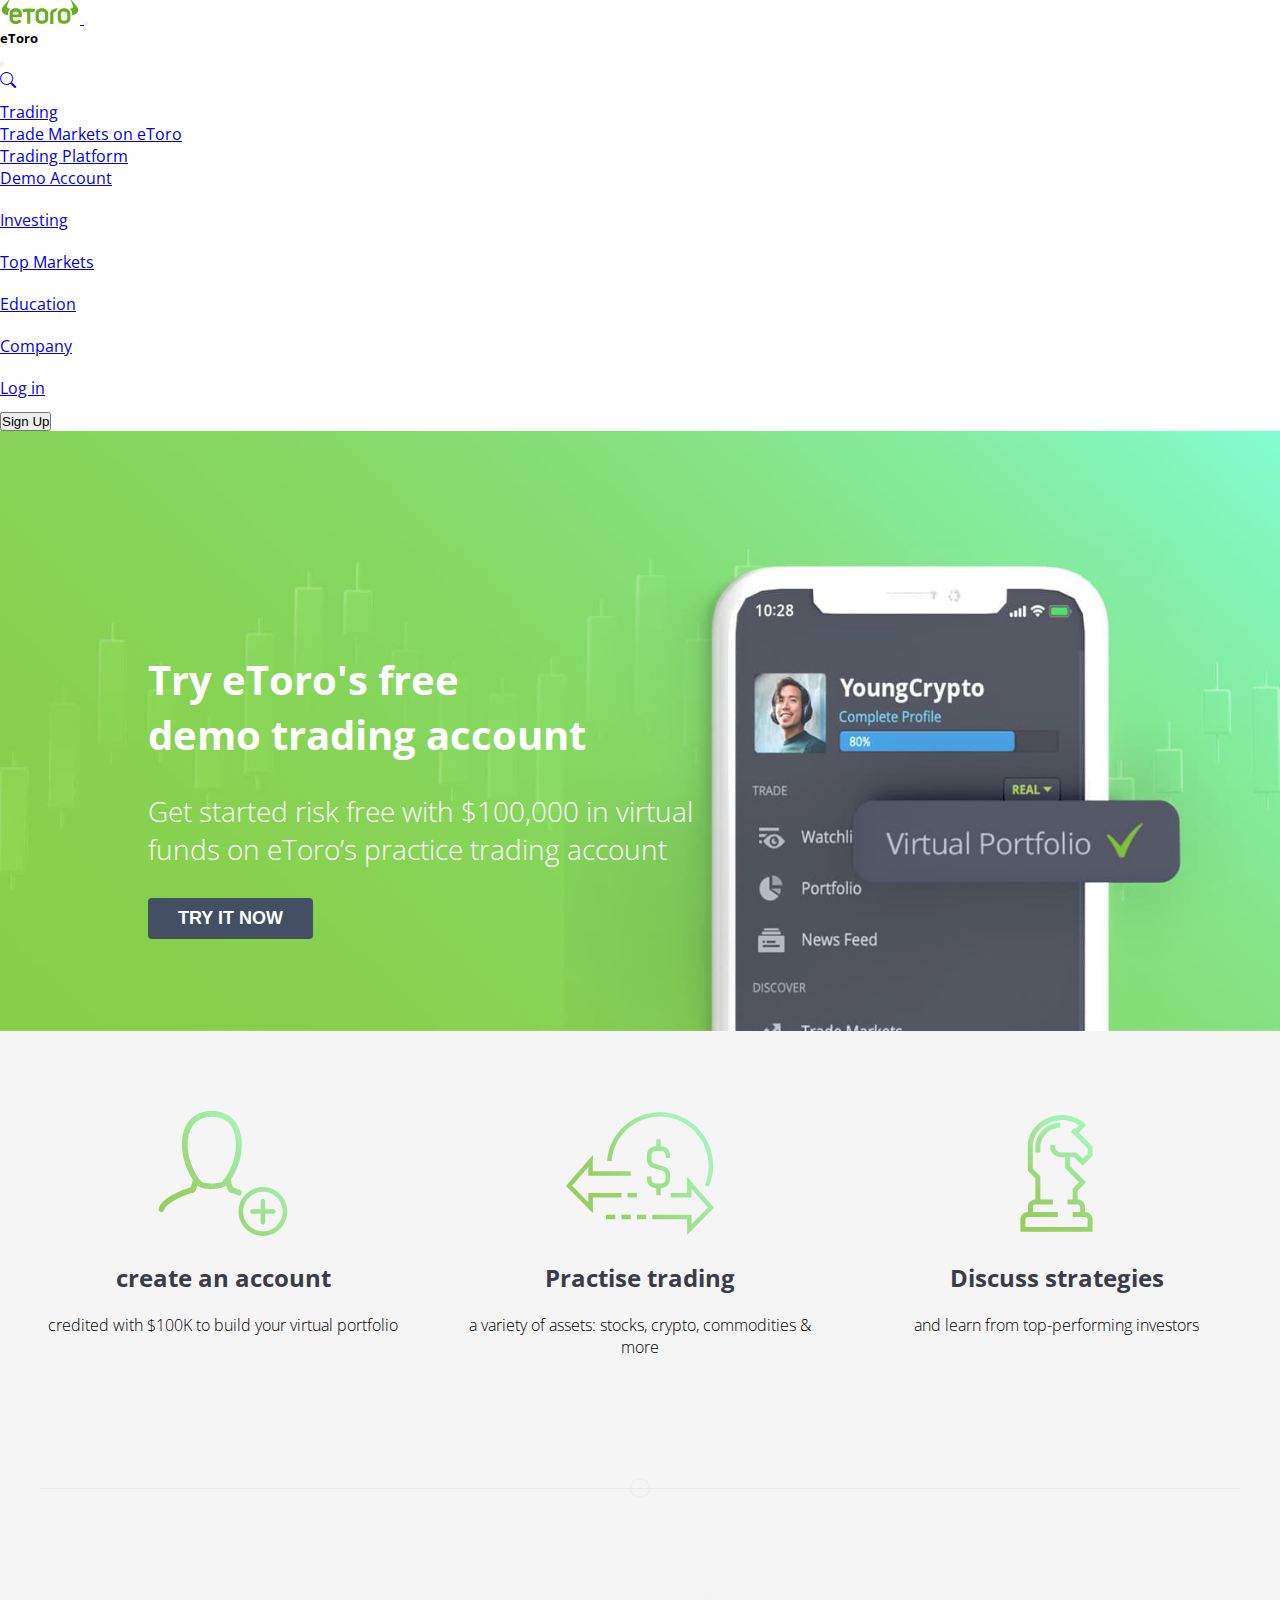
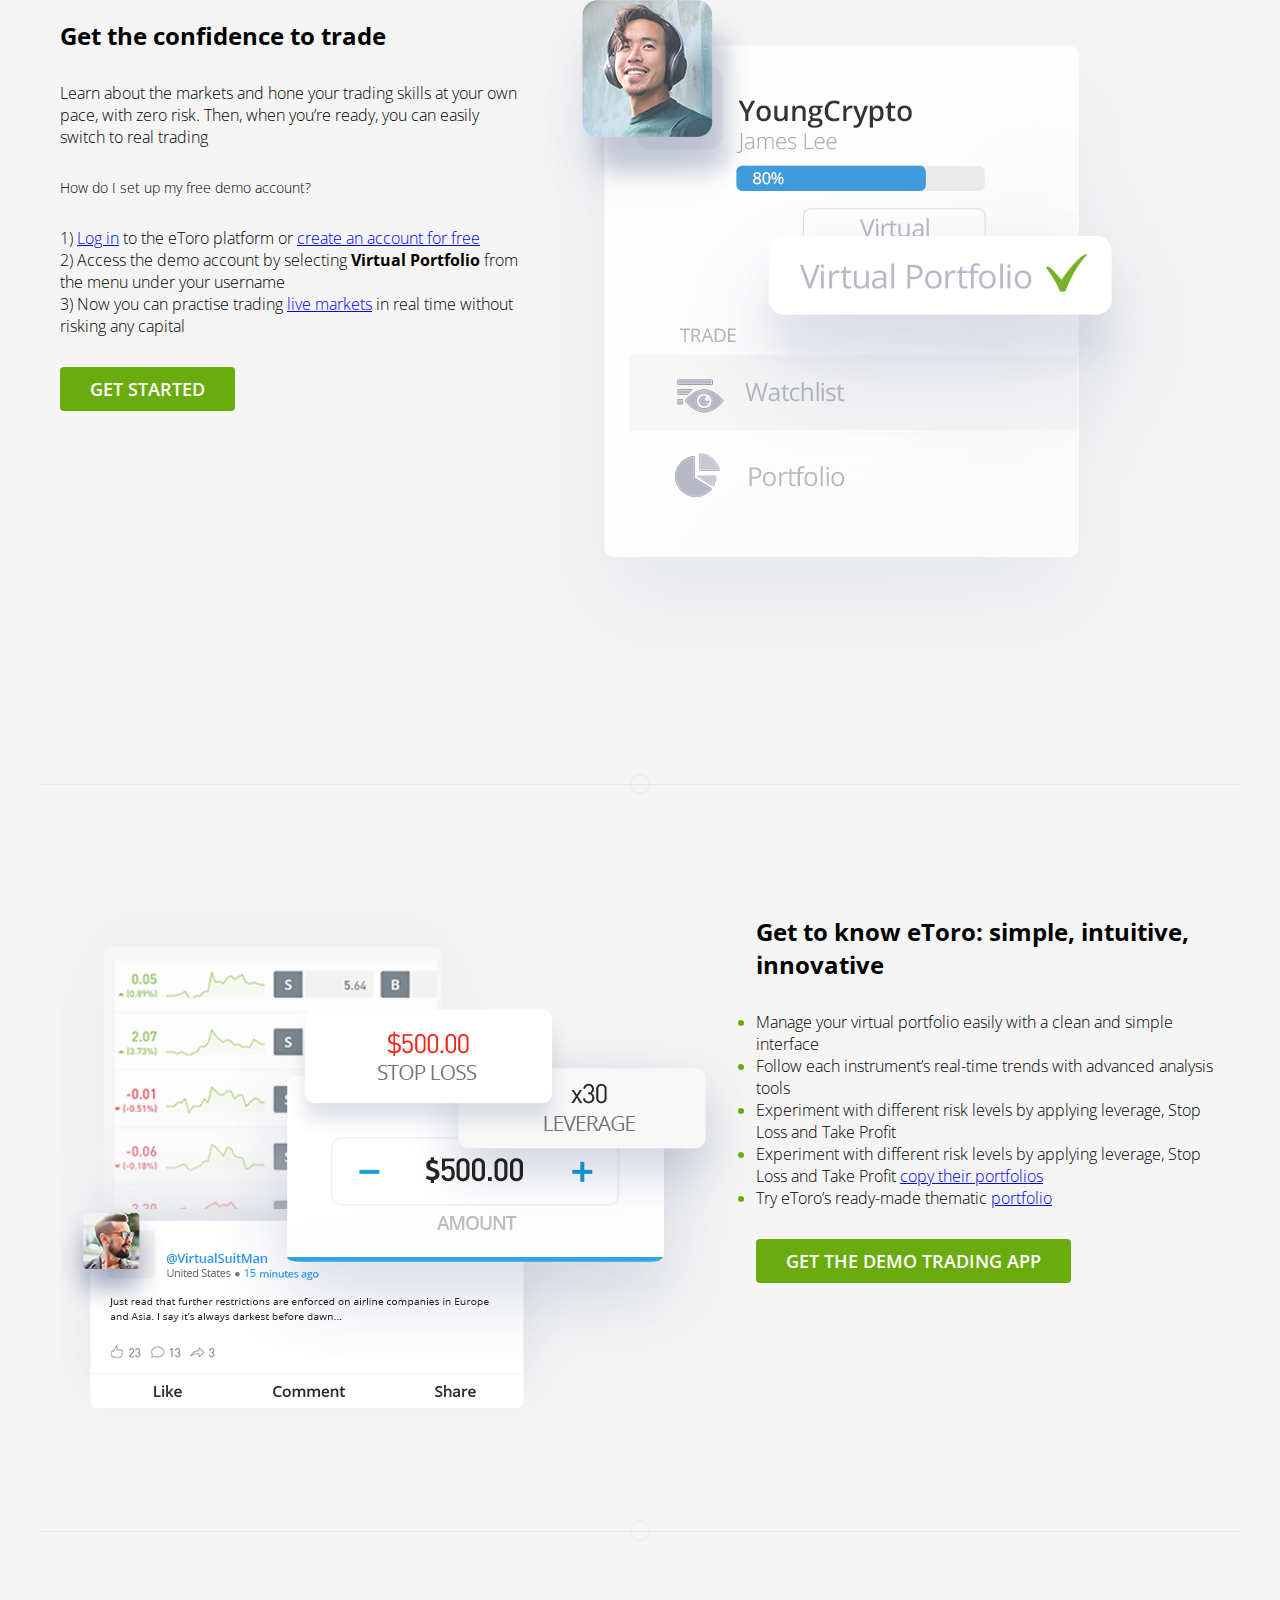
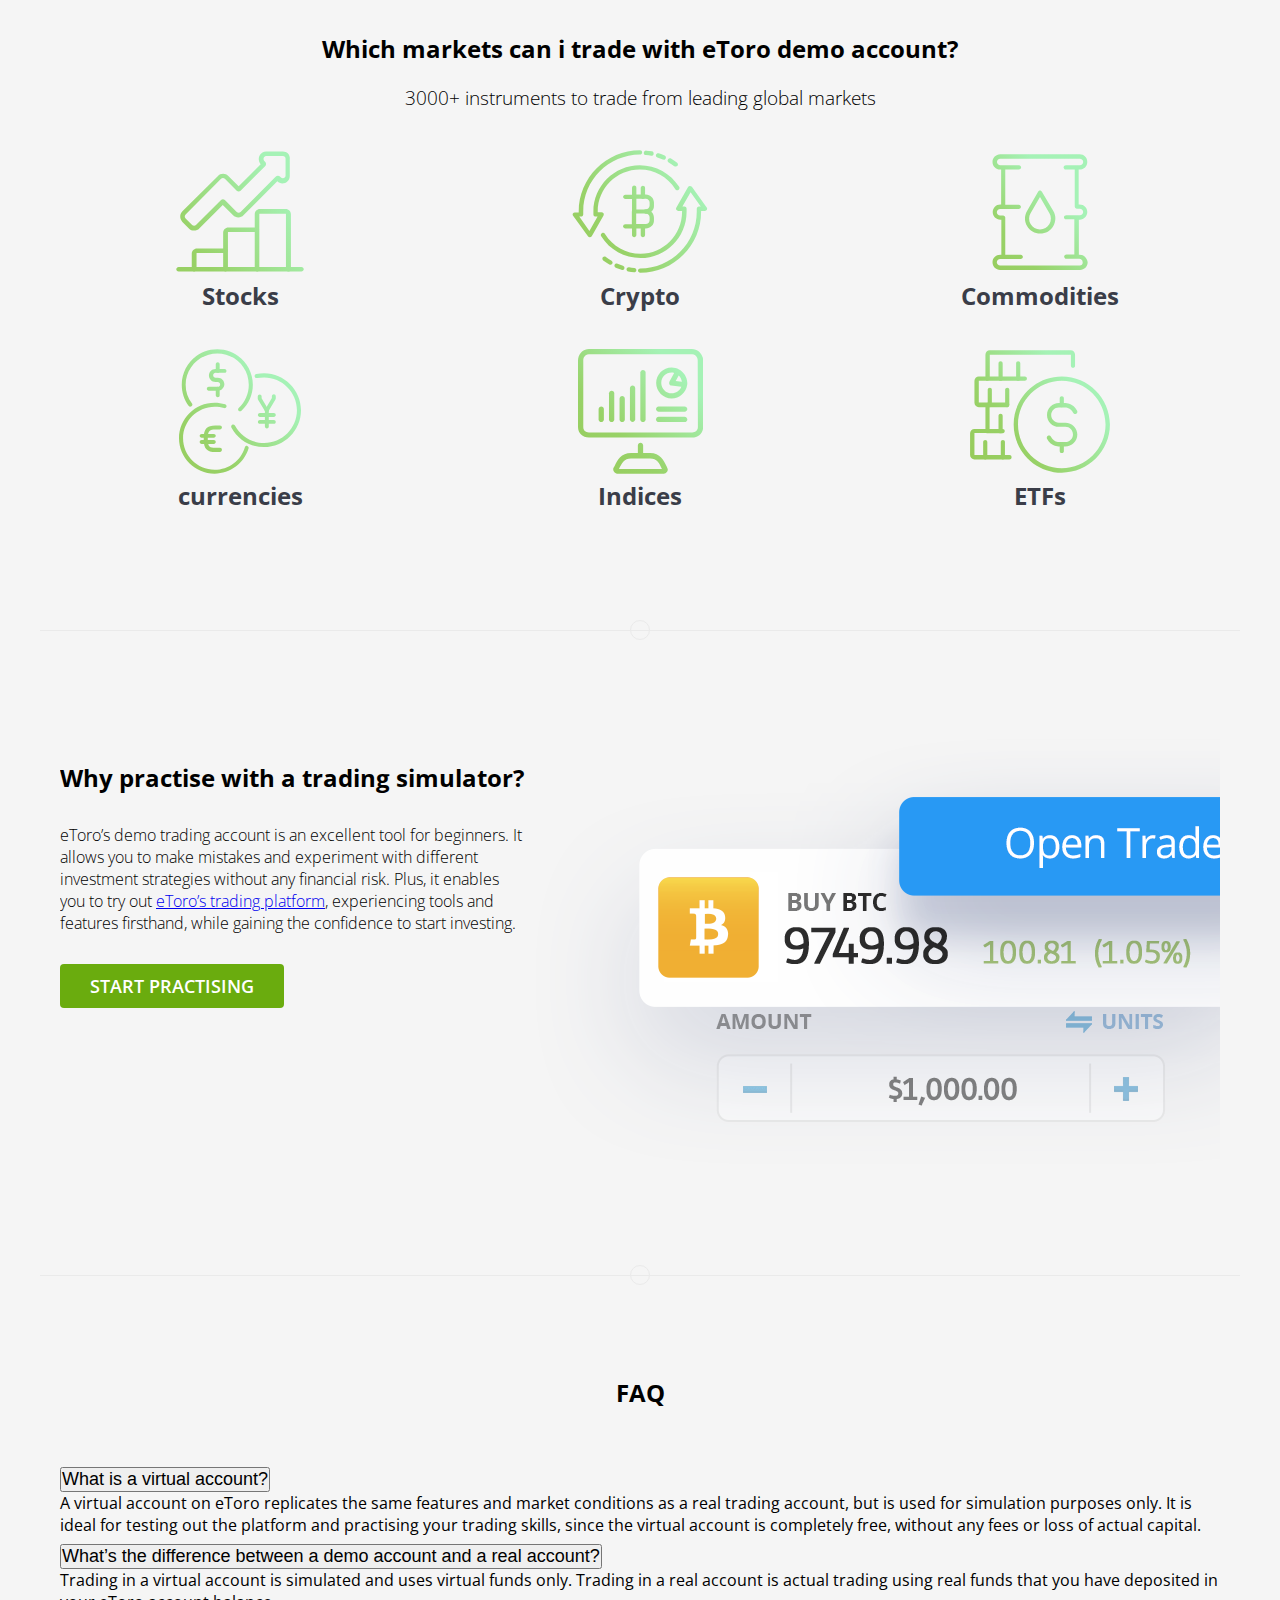
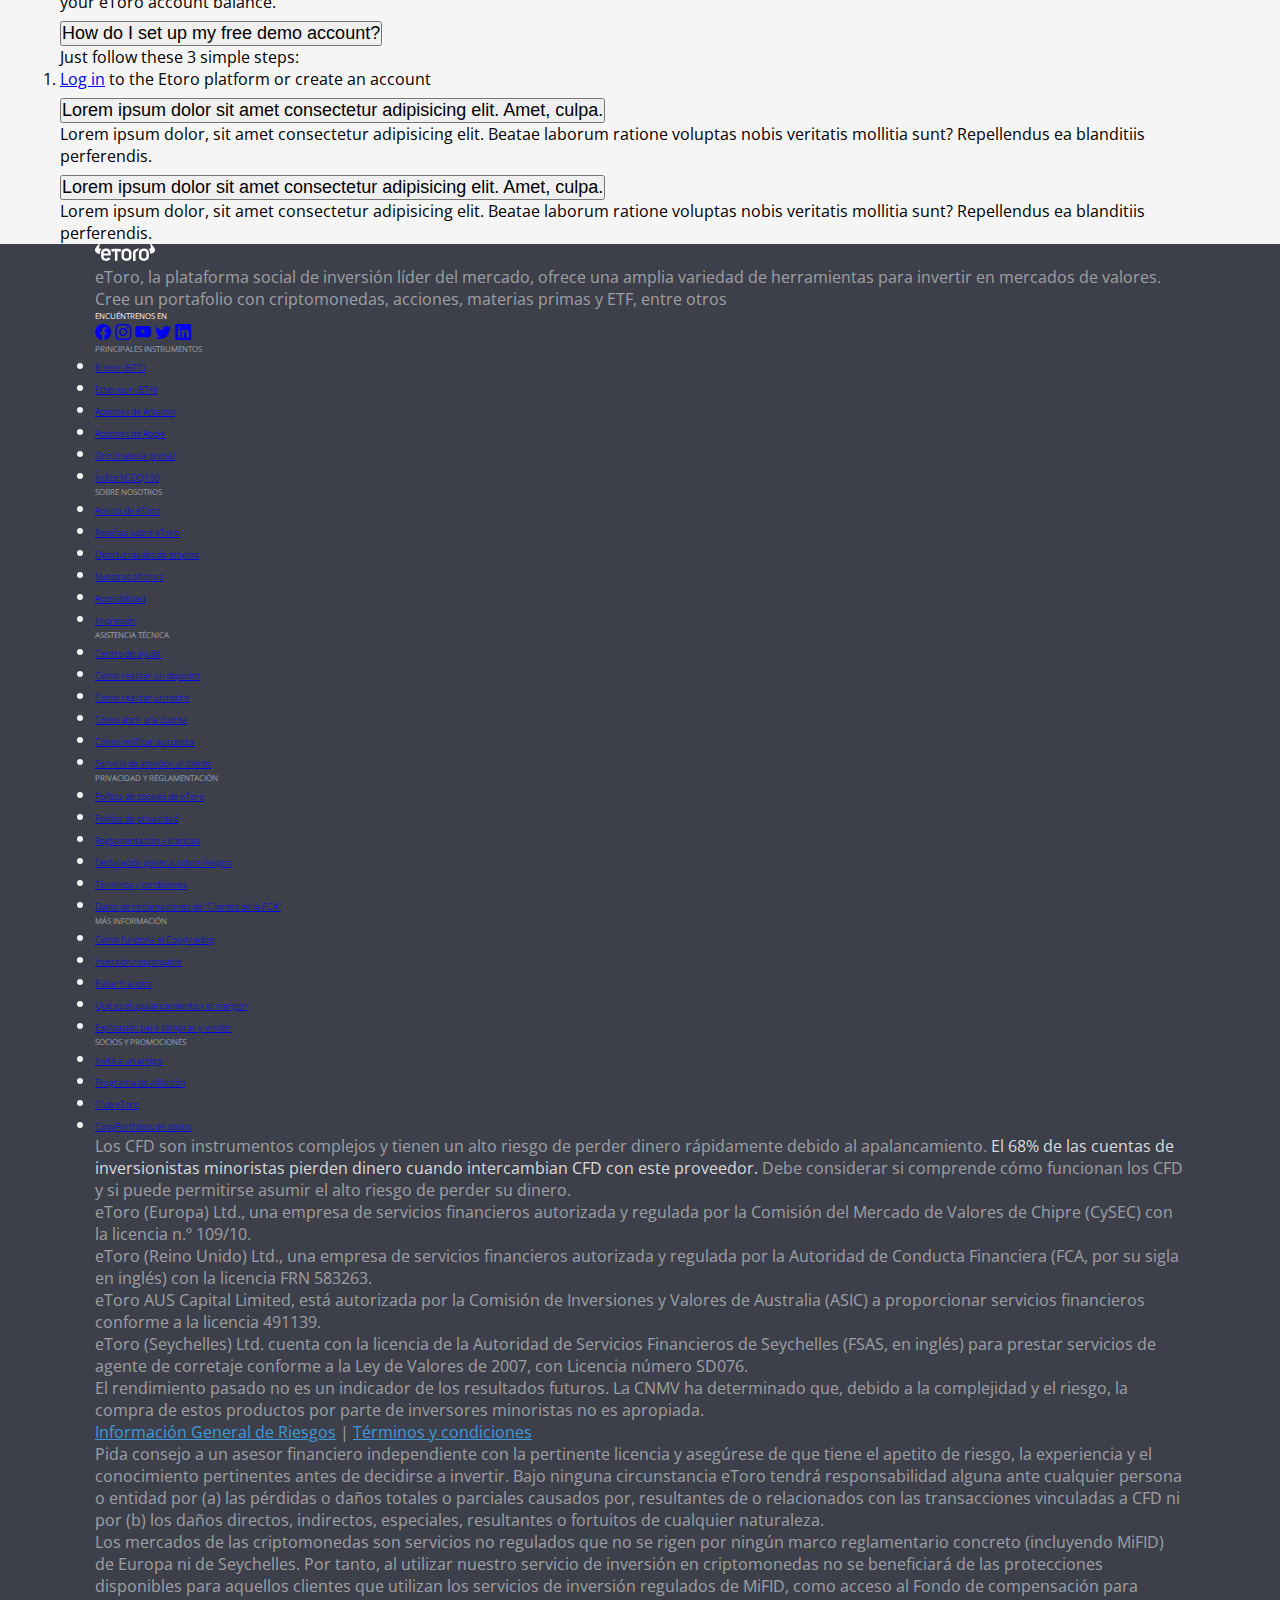
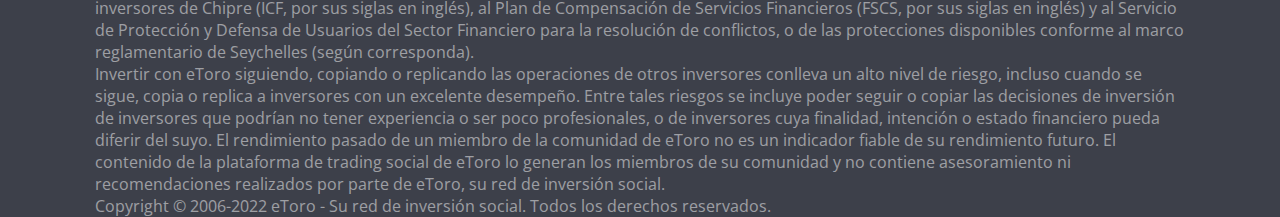
==== demo.html @ f2ee1d18 "header finished" ====
<!DOCTYPE html>
<html lang="en" class="testing">
  <head>
    <meta charset="UTF-8" />
    <meta http-equiv="X-UA-Compatible" content="IE=edge" />
    <meta name="viewport" content="width=device-width, initial-scale=1.0" />
    <!-- Bootstrap css -->
    <link
      href="https://cdn.jsdelivr.net/npm/bootstrap@5.1.3/dist/css/bootstrap.min.css"
      rel="stylesheet"
      integrity="sha384-1BmE4kWBq78iYhFldvKuhfTAU6auU8tT94WrHftjDbrCEXSU1oBoqyl2QvZ6jIW3"
      crossorigin="anonymous"
    />
    <link
      rel="stylesheet"
      href="https://cdn.jsdelivr.net/npm/bootstrap-icons@1.7.2/font/bootstrap-icons.css"
    />
    <!-- Bootstrap css -->
    <link rel="stylesheet" href="style.css" />
    <title>Document</title>
  </head>
  <body>
    <!-- the menu begins here -->
    <nav
      class="navbar navbar-expand-lg navbar-back navbar-light bg-light sticky-top"
    >
      <div class="container-fluid">
        <a class="navbar-brand" href="index.html">
          <img
            src="images/logo.svg"
            alt=""
            width="80"
            height="24"
            class="d-inline-block align-text-top"
          />
        </a>

        <button
          class="navbar-toggler my-3"
          type="button"
          data-bs-toggle="offcanvas"
          data-bs-target="#offcanvasNavbar"
          aria-controls="offcanvasNavbar"
        >
          <span class="navbar-toggler-icon"></span>
        </button>

        <div
          class="offcanvas offcanvas-start"
          tabindex="-1"
          id="offcanvasNavbar"
          aria-labelledby="offcanvasNavbarLabel"
        >
          <div class="offcanvas-header">
            <h5 class="offcanvas-title" id="offcanvasNavbarLabel">eToro</h5>
            <button
              type="button"
              class="btn-close text-reset"
              data-bs-dismiss="offcanvas"
              aria-label="Close"
            ></button>
          </div>
          <div class="offcanvas-body">
            <ul class="navbar-nav justify-content-end flex-grow-1 pe-3">
              <li class="nav-item border-end pt-3 border-2 me-3">
                <a class="nav-link active" aria-current="page" href="#"
                  ><i class="bi bi-search"></i
                ></a>
              </li>
              <li class="nav-item dropdown me-3 menu-i-hov">
                <a
                  class="nav-link dropdown-toggle"
                  href="#"
                  id="offcanvasNavbarDropdown"
                  role="button"
                  data-bs-toggle="dropdown"
                  aria-expanded="false"
                >
                  Trading
                </a>
                <ul
                  class="dropdown-menu mt-3 py-2"
                  aria-labelledby="offcanvasNavbarDropdown"
                >
                  <li>
                    <a class="dropdown-item py-2 fs-4" href="trading.html"
                      >Trade Markets on eToro</a
                    >
                  </li>
                  <li>
                    <a class="dropdown-item py-2 fs-4" href="platforms.html"
                      >Trading Platform</a
                    >
                  </li>
                  <li>
                    <a
                      class="dropdown-item py-2 fs-4 text-success fw-bold"
                      href="demo.html"
                      >Demo Account</a
                    >
                  </li>
                  <!-- <li>
                                  <hr class="dropdown-divider">
                              </li>
                              <li><a class="dropdown-item" href="#">Something else here</a></li> -->
                </ul>
              </li>
              <li class="nav-item me-3 menu-i-hov">
                <a class="nav-link" aria-current="page" href="#">Investing</a>
              </li>
              <li class="nav-item me-3 menu-i-hov">
                <a class="nav-link" href="#">Top Markets</a>
              </li>
              <li class="nav-item me-3 menu-i-hov">
                <a class="nav-link" href="#">Education</a>
              </li>
              <li class="nav-item me-3 menu-i-hov">
                <a class="nav-link" href="#">Company</a>
              </li>
              <li class="nav-item me-3 menu-i-hov">
                <a class="nav-link text-dark ms-2" href="#">Log in</a>
              </li>
            </ul>
            <form class="d-flex">
              <!-- <input class="form-control me-2" type="search" placeholder="Search" aria-label="Search"> -->
              <button
                class="btn btn-success px-4 text-uppercase text-white fw-bold"
                type="submit"
              >
                Sign Up
              </button>
            </form>
          </div>
        </div>
      </div>
    </nav>
    <!-- the menu ends here -->
    <!-- Header -->
    <header class="headerA">
      <div class="contentA containerA">
        <h2 class="fw-700A">
          Try eToro's free
          <span>demo trading account</span>
        </h2>
        <h3 class="fw-300A">
          Get started risk free with $100,000 in virtual funds on eToro’s
          practice trading account
        </h3>
        <button class="btnA btn-blackA">TRY IT NOW</button>
      </div>
    </header>
    <!-- Header -->

    <!-- benefits -->
    <section class="benefitsA">
      <div class="contentA container">
        <div class="box-benefitsA">
          <img src="images/create.svg" alt="" />
          <h2 class="fw-700A">create an account</h2>
          <p class="fw-300A">
            credited with $100K to build your virtual portfolio
          </p>
        </div>
        <div class="box-benefitsA">
          <img src="images/practise.svg" alt="" />
          <h2 class="fw-700A">Practise trading</h2>
          <p class="fw-300A">
            a variety of assets: stocks, crypto, commodities & more
          </p>
        </div>
        <div class="box-benefitsA">
          <img src="images/discuss.svg" alt="" />
          <h2 class="fw-700A">Discuss strategies</h2>
          <p class="fw-300A">and learn from top-performing investors</p>
        </div>
      </div>
    </section>
    <!-- benefits -->

    <!-- Line -->
    <div class="lineA"></div>
    <!-- Line -->

    <!-- confidence -->
    <section class="confidenceA containerA">
      <div class="contentA">
        <div class="info">
          <div class="box">
            <h2 class="fw-700A">Get the confidence to trade</h2>
            <p class="fw-300A">
              Learn about the markets and hone your trading skills at your own
              pace, with zero risk. Then, when you’re ready, you can easily
              switch to real trading
            </p>

            <h3 class="fw-300A">How do I set up my free demo account?</h3>
          </div>
          <ul class="list list-none">
            <li>
              <p>
                1) <a href="#">Log in</a> to the eToro platform or
                <a href="#">create an account for free</a>
              </p>
            </li>
            <li>
              <p>
                2) Access the demo account by selecting
                <span class="fw-700A">Virtual Portfolio</span> from the menu
                under your username
              </p>
            </li>
            <li>
              <p>
                3) Now you can practise trading <a href="#">live markets</a> in
                real time without risking any capital
              </p>
            </li>
          </ul>
          <div class="txt-center pY-3">
            <a href="#" class="btnA btn-greenA">GET STARTED</a>
          </div>
        </div>
        <img src="images/trade-confidence.png" alt="" />
      </div>
    </section>
    <!-- confidence -->

    <!-- Line -->
    <div class="lineA"></div>
    <!-- Line -->

    <!-- confidence -->
    <section class="confidenceA containerA">
      <div class="contentA flex-reverse">
        <div class="info">
          <div class="box">
            <h2 class="fw-700A">
              Get to know eToro: simple, intuitive, innovative
            </h2>
          </div>
          <ul class="list list-circle">
            <li>
              <p>
                Manage your virtual portfolio easily with a clean and simple
                interface
              </p>
            </li>
            <li>
              <p>
                Follow each instrument’s real-time trends with advanced analysis
                tools
              </p>
            </li>
            <li>
              <p>
                Experiment with different risk levels by applying leverage, Stop
                Loss and Take Profit
              </p>
            </li>
            <li>
              <p>
                Experiment with different risk levels by applying leverage, Stop
                Loss and Take Profit <a href="#">copy their portfolios</a>
              </p>
            </li>
            <li>
              <p>Try eToro’s ready-made thematic <a href="#">portfolio</a></p>
            </li>
          </ul>
          <div class="txt-center pY-3">
            <a href="#" class="btnA btn-greenA">GET THE DEMO TRADING APP</a>
          </div>
        </div>
        <img src="images/get-to-know.png" alt="" />
      </div>
    </section>
    <!-- confidence -->

    <!-- Line -->
    <div class="lineA"></div>
    <!-- Line -->

    <!-- trade -->
    <div class="trade">
      <h2 class="fw-700A">
        Which markets can i trade <span>with eToro demo account?</span>
      </h2>

      <h3 class="fw-300A">
        3000+ instruments to trade from leading global markets
      </h3>

      <div class="contentA">
        <a class="box-benefitsA hover" href="#">
          <img src="images/stocks.svg" alt="" />
          <h2 class="fw-700A">Stocks</h2>
        </a>
        <a class="box-benefitsA hover" href="#">
          <img src="images/cryptocurrencies.svg" alt="" />
          <h2 class="fw-700A">Crypto</h2>
        </a>
        <a class="box-benefitsA hover" href="#">
          <img src="images/commodities.svg" alt="" />
          <h2 class="fw-700A">Commodities</h2>
        </a>

        <a class="box-benefitsA hover" href="#">
          <img src="images/currencies.svg" alt="" />
          <h2 class="fw-700A">currencies</h2>
        </a>

        <a class="box-benefitsA hover" href="#">
          <img src="images/indices.svg" alt="" />
          <h2 class="fw-700A">Indices</h2>
        </a>

        <a class="box-benefitsA hover" href="#">
          <img src="images/etf.svg" alt="" />
          <h2 class="fw-700A">ETFs</h2>
        </a>
      </div>
    </div>
    <!-- trade -->

    <!-- Line -->
    <div class="lineA"></div>
    <!-- Line -->

    <!-- confidence -->
    <section class="confidenceA containerA">
      <div class="contentA">
        <div class="info">
          <div class="box">
            <h2 class="fw-700A">Why practise with a trading simulator?</h2>

            <p class="fw-300A">
              eToro’s demo trading account is an excellent tool for beginners.
              It allows you to make mistakes and experiment with different
              investment strategies without any financial risk. Plus, it enables
              you to try out <a href="#">eToro’s trading platform</a>,
              experiencing tools and features firsthand, while gaining the
              confidence to start investing.
            </p>
          </div>

          <div class="txt-center pY-3">
            <a href="#" class="btnA btn-greenA">START PRACTISING</a>
          </div>
        </div>
        <img src="images/trading-simulator.png" alt="" />
      </div>
    </section>
    <!-- confidence -->

    <!-- Line -->
    <div class="lineA"></div>
    <!-- Line -->

    <!-- faq -->
    <section class="faq">
      <h2 class="fw-700A txt-center">FAQ</h2>

      <div class="contentA containerA">
        <div class="accordion accordion-flush" id="accordionFlushExample">
          <div class="accordion-item">
            <h2 class="accordion-header" id="flush-headingOne">
              <button
                class="accordion-button collapsed"
                type="button"
                data-bs-toggle="collapse"
                data-bs-target="#flush-collapseOne"
                aria-expanded="false"
                aria-controls="flush-collapseOne"
              >
                What is a virtual account?
              </button>
            </h2>
            <div
              id="flush-collapseOne"
              class="accordion-collapse collapse"
              aria-labelledby="flush-headingOne"
              data-bs-parent="#accordionFlushExample"
            >
              <div class="accordion-body">
                <p>
                  A virtual account on eToro replicates the same features and
                  market conditions as a real trading account, but is used for
                  simulation purposes only. It is ideal for testing out the
                  platform and practising your trading skills, since the virtual
                  account is completely free, without any fees or loss of actual
                  capital.
                </p>
              </div>
            </div>
          </div>
          <div class="accordion-item">
            <h2 class="accordion-header" id="flush-headingTwo">
              <button
                class="accordion-button collapsed"
                type="button"
                data-bs-toggle="collapse"
                data-bs-target="#flush-collapseTwo"
                aria-expanded="false"
                aria-controls="flush-collapseTwo"
              >
                What’s the difference between a demo account and a real account?
              </button>
            </h2>
            <div
              id="flush-collapseTwo"
              class="accordion-collapse collapse"
              aria-labelledby="flush-headingTwo"
              data-bs-parent="#accordionFlushExample"
            >
              <div class="accordion-body">
                <p>
                  Trading in a virtual account is simulated and uses virtual
                  funds only. Trading in a real account is actual trading using
                  real funds that you have deposited in your eToro account
                  balance.
                </p>
              </div>
            </div>
          </div>
          <div class="accordion-item">
            <h2 class="accordion-header" id="flush-headingThree">
              <button
                class="accordion-button collapsed"
                type="button"
                data-bs-toggle="collapse"
                data-bs-target="#flush-collapseThree"
                aria-expanded="false"
                aria-controls="flush-collapseThree"
              >
                How do I set up my free demo account?
              </button>
            </h2>
            <div
              id="flush-collapseThree"
              class="accordion-collapse collapse"
              aria-labelledby="flush-headingThree"
              data-bs-parent="#accordionFlushExample"
            >
              <div class="accordion-body">
                <p>Just follow these 3 simple steps:</p>
                <ol>
                  <li>
                    <p>
                      <a href="#">Log in</a> to the Etoro platform or create an
                      account
                    </p>
                  </li>
                </ol>
              </div>
            </div>
          </div>
          <div class="accordion-item">
            <h2 class="accordion-header" id="i4">
              <button
                class="accordion-button collapsed"
                type="button"
                data-bs-toggle="collapse"
                data-bs-target="#i43"
                aria-expanded="false"
                aria-controls="i43"
              >
                Lorem ipsum dolor sit amet consectetur adipisicing elit. Amet,
                culpa.
              </button>
            </h2>
            <div
              id="i43"
              class="accordion-collapse collapse"
              aria-labelledby="i4"
              data-bs-parent="#accordionFlushExample"
            >
              <div class="accordion-body">
                <p>
                  Lorem ipsum dolor, sit amet consectetur adipisicing elit.
                  Beatae laborum ratione voluptas nobis veritatis mollitia sunt?
                  Repellendus ea blanditiis perferendis.
                </p>
              </div>
            </div>
          </div>
          <div class="accordion-item">
            <h2 class="accordion-header" id="i5">
              <button
                class="accordion-button collapsed"
                type="button"
                data-bs-toggle="collapse"
                data-bs-target="#i53"
                aria-expanded="false"
                aria-controls="i53"
              >
                Lorem ipsum dolor sit amet consectetur adipisicing elit. Amet,
                culpa.
              </button>
            </h2>
            <div
              id="i53"
              class="accordion-collapse collapse"
              aria-labelledby="i5"
              data-bs-parent="#accordionFlushExample"
            >
              <div class="accordion-body">
                <p>
                  Lorem ipsum dolor, sit amet consectetur adipisicing elit.
                  Beatae laborum ratione voluptas nobis veritatis mollitia sunt?
                  Repellendus ea blanditiis perferendis.
                </p>
              </div>
            </div>
          </div>
        </div>
      </div>
    </section>
    <!-- faq -->

    <footer class="bg-light-grey mt-5">
      <div class="container-content p-5">
        <div class="row g-5">
          <div class="col-md-3">
            <a href="#" class="navbar-brand">
              <img
                src="images/logo-white.svg"
                alt="logo Etoro"
                class="img-fluid pb-2"
                style="width: 6rem; margin-top: -2rem"
              />
            </a>
            <p class="light-grey-content fw-lighter">
              eToro, la plataforma social de inversión líder del mercado, ofrece
              una amplia variedad de herramientas para invertir en mercados de
              valores. Cree un portafolio con criptomonedas, acciones, materias
              primas y ETF, entre otros
            </p>
            <p class="text-white fs-8 pt-5">ENCUÉNTRENOS EN</p>
            <a href="#" class="fs-5 me-3 text-white"
              ><i class="bi bi-facebook facebook-hover"></i
            ></a>
            <a href="#" class="fs-5 me-3 text-white"
              ><i class="bi bi-instagram instagram-hover"></i
            ></a>
            <a href="#" class="fs-5 me-3 text-white"
              ><i class="bi bi-youtube youtube-hover"></i
            ></a>
            <a href="#" class="fs-5 me-3 text-white"
              ><i class="bi bi-twitter twitter-hover"></i
            ></a>
            <a href="#" class="fs-5 text-white"
              ><i class="bi bi-linkedin linkedin-hover"></i
            ></a>
          </div>
          <!-- Col-md-3 -->

          <div class="col-md-3">
            <p class="light-grey-content fs-8 fw-light">
              PRINCIPALES INSTRUMENTOS
            </p>
            <ul class="list-unstyled">
              <li>
                <a href="#" class="text-white text-decoration-none fs-9 fw-300"
                  >Bitcoin (BTC)</a
                >
              </li>
              <li>
                <a href="#" class="text-white text-decoration-none fs-9 fw-300"
                  >Ethereum (ETH)</a
                >
              </li>
              <li>
                <a href="#" class="text-white text-decoration-none fs-9 fw-300"
                  >Acciones de Amazon</a
                >
              </li>
              <li>
                <a href="#" class="text-white text-decoration-none fs-9 fw-300"
                  >Acciones de Apple</a
                >
              </li>
              <li>
                <a href="#" class="text-white text-decoration-none fs-9 fw-300"
                  >Oro (materia prima)</a
                >
              </li>
              <li>
                <a href="#" class="text-white text-decoration-none fs-9 fw-300"
                  >Índice NSDQ100</a
                >
              </li>
            </ul>

            <p class="light-grey-content fs-8 fw-light">SOBRE NOSOTROS</p>
            <ul class="list-unstyled">
              <li>
                <a href="#" class="text-white text-decoration-none fs-9 fw-300"
                  >Acerca de eToro</a
                >
              </li>
              <li>
                <a href="#" class="text-white text-decoration-none fs-9 fw-300"
                  >Reseñas sobre eToro</a
                >
              </li>
              <li>
                <a href="#" class="text-white text-decoration-none fs-9 fw-300"
                  >Oportunidades de empleo</a
                >
              </li>
              <li>
                <a href="#" class="text-white text-decoration-none fs-9 fw-300"
                  >Nuestras oficinas</a
                >
              </li>
              <li>
                <a href="#" class="text-white text-decoration-none fs-9 fw-300"
                  >Accesibilidad</a
                >
              </li>
              <li>
                <a href="#" class="text-white text-decoration-none fs-9 fw-300"
                  >Impresión</a
                >
              </li>
            </ul>
          </div>
          <!-- Col-md-3 -->

          <div class="col-md-3">
            <p class="light-grey-content fs-8 fw-light">ASISTENCIA TÉCNICA</p>
            <ul class="list-unstyled">
              <li>
                <a href="#" class="text-white text-decoration-none fs-9 fw-300"
                  >Centro de ayuda</a
                >
              </li>
              <li>
                <a href="#" class="text-white text-decoration-none fs-9 fw-300"
                  >Cómo realizar un depósito</a
                >
              </li>
              <li>
                <a href="#" class="text-white text-decoration-none fs-9 fw-300"
                  >Cómo realizar un retiro</a
                >
              </li>
              <li>
                <a href="#" class="text-white text-decoration-none fs-9 fw-300"
                  >Cómo abrir una cuenta</a
                >
              </li>
              <li>
                <a href="#" class="text-white text-decoration-none fs-9 fw-300"
                  >Cómo verificar su cuenta</a
                >
              </li>
              <li>
                <a href="#" class="text-white text-decoration-none fs-9 fw-300"
                  >Servicio de atención al cliente</a
                >
              </li>
            </ul>

            <p class="light-grey-content fs-8 fw-light">
              PRIVACIDAD Y REGLAMENTACIÓN
            </p>
            <ul class="list-unstyled">
              <li>
                <a href="#" class="text-white text-decoration-none fs-9 fw-300"
                  >Política de cookies de eToro</a
                >
              </li>
              <li>
                <a href="#" class="text-white text-decoration-none fs-9 fw-300"
                  >Política de privacidad</a
                >
              </li>
              <li>
                <a href="#" class="text-white text-decoration-none fs-9 fw-300"
                  >Reglamentación y licencias</a
                >
              </li>
              <li>
                <a href="#" class="text-white text-decoration-none fs-9 fw-300"
                  >Declaración general sobre riesgos</a
                >
              </li>
              <li>
                <a href="#" class="text-white text-decoration-none fs-9 fw-300"
                  >Términos y condiciones</a
                >
              </li>
              <li>
                <a href="#" class="text-white text-decoration-none fs-9 fw-300"
                  >Datos de reclamaciones de “Clientes de la FCA”</a
                >
              </li>
            </ul>
          </div>
          <!-- Col-md-3 -->

          <div class="col-md-3">
            <p class="light-grey-content fs-8 fw-light">MÁS INFORMACIÓN</p>
            <ul class="list-unstyled">
              <li>
                <a href="#" class="text-white text-decoration-none fs-9 fw-300"
                  >Cómo funciona el Copytrading</a
                >
              </li>
              <li>
                <a href="#" class="text-white text-decoration-none fs-9 fw-300"
                  >Inversión responsable</a
                >
              </li>
              <li>
                <a href="#" class="text-white text-decoration-none fs-9 fw-300"
                  >Evitar fraudes</a
                >
              </li>
              <li>
                <a href="#" class="text-white text-decoration-none fs-9 fw-300"
                  >Qué es el apalancamiento y el margen</a
                >
              </li>
              <li>
                <a href="#" class="text-white text-decoration-none fs-9 fw-300"
                  >Explicación para comprar y vender</a
                >
              </li>
            </ul>

            <p class="light-grey-content fs-8 fw-light">SOCIOS Y PROMOCIONES</p>
            <ul class="list-unstyled">
              <li>
                <a href="#" class="text-white text-decoration-none fs-9 fw-300"
                  >Invite a un amigo</a
                >
              </li>
              <li>
                <a href="#" class="text-white text-decoration-none fs-9 fw-300"
                  >Programa de afiliación</a
                >
              </li>
              <li>
                <a href="#" class="text-white text-decoration-none fs-9 fw-300"
                  >Club eToro</a
                >
              </li>
              <li>
                <a href="#" class="text-white text-decoration-none fs-9 fw-300"
                  >CopyPortfolios de socios</a
                >
              </li>
            </ul>
          </div>
          <!-- Col-md-3 -->
        </div>
        <!-- Row -->

        <section class="border-top light-grey-content fw-lighter pt-5 mt-5">
          <p>
            Los CFD son instrumentos complejos y tienen un alto riesgo de perder
            dinero rápidamente debido al apalancamiento.
            <span class="text-white-medium fw-bold"
              >El 68% de las cuentas de inversionistas minoristas pierden dinero
              cuando intercambian CFD con este proveedor.</span
            >
            Debe considerar si comprende cómo funcionan los CFD y si puede
            permitirse asumir el alto riesgo de perder su dinero.
          </p>
          <p>
            eToro (Europa) Ltd., una empresa de servicios financieros autorizada
            y regulada por la Comisión del Mercado de Valores de Chipre (CySEC)
            con la licencia n.º 109/10.
          </p>
          <p>
            eToro (Reino Unido) Ltd., una empresa de servicios financieros
            autorizada y regulada por la Autoridad de Conducta Financiera (FCA,
            por su sigla en inglés) con la licencia FRN 583263.
          </p>
          <p>
            eToro AUS Capital Limited, está autorizada por la Comisión de
            Inversiones y Valores de Australia (ASIC) a proporcionar servicios
            financieros conforme a la licencia 491139.
          </p>
          <p>
            eToro (Seychelles) Ltd. cuenta con la licencia de la Autoridad de
            Servicios Financieros de Seychelles (FSAS, en inglés) para prestar
            servicios de agente de corretaje conforme a la Ley de Valores de
            2007, con Licencia número SD076.
          </p>
          <p>
            El rendimiento pasado no es un indicador de los resultados futuros.
            La CNMV ha determinado que, debido a la complejidad y el riesgo, la
            compra de estos productos por parte de inversores minoristas no es
            apropiada.
          </p>
          <a
            href="#"
            class="links-color text-decoration-none d-inline-block fw-lighter mb-2"
            >Información General de Riesgos</a
          >
          &#124;
          <a
            href="#"
            class="links-color text-decoration-none d-inline-block fw-lighter mb-2"
            >Términos y condiciones</a
          >
          <p>
            Pida consejo a un asesor financiero independiente con la pertinente
            licencia y asegúrese de que tiene el apetito de riesgo, la
            experiencia y el conocimiento pertinentes antes de decidirse a
            invertir. Bajo ninguna circunstancia eToro tendrá responsabilidad
            alguna ante cualquier persona o entidad por (a) las pérdidas o daños
            totales o parciales causados por, resultantes de o relacionados con
            las transacciones vinculadas a CFD ni por (b) los daños directos,
            indirectos, especiales, resultantes o fortuitos de cualquier
            naturaleza.
          </p>
          <p>
            Los mercados de las criptomonedas son servicios no regulados que no
            se rigen por ningún marco reglamentario concreto (incluyendo MiFID)
            de Europa ni de Seychelles. Por tanto, al utilizar nuestro servicio
            de inversión en criptomonedas no se beneficiará de las protecciones
            disponibles para aquellos clientes que utilizan los servicios de
            inversión regulados de MiFID, como acceso al Fondo de compensación
            para inversores de Chipre (ICF, por sus siglas en inglés), al Plan
            de Compensación de Servicios Financieros (FSCS, por sus siglas en
            inglés) y al Servicio de Protección y Defensa de Usuarios del Sector
            Financiero para la resolución de conflictos, o de las protecciones
            disponibles conforme al marco reglamentario de Seychelles (según
            corresponda).
          </p>
          <p>
            Invertir con eToro siguiendo, copiando o replicando las operaciones
            de otros inversores conlleva un alto nivel de riesgo, incluso cuando
            se sigue, copia o replica a inversores con un excelente desempeño.
            Entre tales riesgos se incluye poder seguir o copiar las decisiones
            de inversión de inversores que podrían no tener experiencia o ser
            poco profesionales, o de inversores cuya finalidad, intención o
            estado financiero pueda diferir del suyo. El rendimiento pasado de
            un miembro de la comunidad de eToro no es un indicador fiable de su
            rendimiento futuro. El contenido de la plataforma de trading social
            de eToro lo generan los miembros de su comunidad y no contiene
            asesoramiento ni recomendaciones realizados por parte de eToro, su
            red de inversión social.
          </p>
          <p>
            Copyright &copy; 2006-2022 eToro - Su red de inversión social. Todos
            los derechos reservados.
          </p>
        </section>
      </div>
      <!-- Container -->
    </footer>
    <!-- Footer -->

    <!-- Boostrap -->
    <script
      src="https://cdn.jsdelivr.net/npm/@popperjs/core@2.10.2/dist/umd/popper.min.js"
      integrity="sha384-7+zCNj/IqJ95wo16oMtfsKbZ9ccEh31eOz1HGyDuCQ6wgnyJNSYdrPa03rtR1zdB"
      crossorigin="anonymous"
    ></script>
    <script
      src="https://cdn.jsdelivr.net/npm/bootstrap@5.1.3/dist/js/bootstrap.min.js"
      integrity="sha384-QJHtvGhmr9XOIpI6YVutG+2QOK9T+ZnN4kzFN1RtK3zEFEIsxhlmWl5/YESvpZ13"
      crossorigin="anonymous"
    ></script>
    <!-- Boostrap -->
  </body>
</html>
---- style.css ----
@import url("https://fonts.googleapis.com/css2?family=Open+Sans:wght@300;400;500;600;700;800&display=swap");
/* Font */

/* Reset */
*,
*::after,
*::before {
  margin: 0;
  padding: 0;
  box-sizing: border-box;
}

/* .testing {
  font-size: 62.5%;
}

.testing body {
  font-size: 1.6rem;
}

.testing .navbar a, 
.testing .navbar button {
  font-size: 1.6rem;
}

.testing .navbar a {
  margin: 0 1rem;

} */

/* .testing .navbar .dropdown-item {
  margin: 0;
}

.testing .navbar button {
  font-size: 1.8rem;
} */

html {
  font-size: 62.5%;
}

body {
  font-size: 1.6rem;
  font-family: "Open Sans", sans-serif;
  background-color: #f5f5f5;
}

/* Reset */

/* utilities */

.containerA {
  max-width: 1200px;
  margin: 0 auto;
  padding-right: 2rem;
  padding-left: 2rem;
}

.txt-center {
  text-align: center;
}

.fw-300A {
  font-weight: 300;
}

.fw-700A {
  font-weight: 700;
}

.pY-3 {
  padding: 3rem 0;
}

.my-10 {
  margin-top: 10rem;
  margin-bottom: 10rem;
}

.ms-8 {
  margin-left: 8rem;
}

.w-fix {
  width: 100%;
}

@media (min-width: 992px) { 
  .w-fix {
    width: 75%;
  }
 }

.bg-blackA,
.btn-blackA {
  background: #434f62;
  color: #fff;
}

.btn-blackA:hover {
  background: #2d3542;
}

.btn-greenA {
  background: #6aac0e;
  color: #fff;
}

.btn-greenA:hover {
  background: #74c109;
  color: white;
}

.rounded-1A{
  border-radius: 10px;
}

.obj-cover {
  object-fit: cover;
}

/* utilities */

/* Components */

.btnA {
  border: none;
  padding: 1rem 3rem;
  border-radius: 4px;
  font-weight: 600;
  /* height: 5rem; */
  font-size: 1.8rem;
  display: inline-block;
  text-decoration: none;
}

.box-benefitsA {
  text-align: center;
  padding: 0 2rem;
  text-decoration: none;
  padding: 3rem 0;
}

.box-benefitsA.hover:hover {
  box-shadow: 0 0 10px rgb(0 0 0 / 10%);
}

.box-benefitsA img {
  height: 11rem;
}

.box-benefitsA h2 {
  color: #3a3d48;
}

.lineA {
  padding: 0 2rem;
  border-bottom: 1px solid #eaeaea;
  margin: 10rem 0;
  position: relative;
}

.lineA::after {
  content: "";
  position: absolute;
  border: 1px solid #eaeaea;
  width: 2rem;
  height: 2rem;
  border-radius: 50%;
  left: 50%;
  top: 50%;
  transform: translate(-50%, -50%);
}

/* Components */

/* HeaderA */

.headerA {
  background: url(/images/demo-account-mobile-bg.jpg) no-repeat center center /
    cover;
  height: 100vh;
  color: white;
}

.headerA .contentA {
  padding: 0 2rem;
  text-align: center;
  padding-top: 10%;
}

.headerA .contentA h2 {
  font-size: 3.2rem;
}

.headerA .containerA h2 span {
  display: block;
  font-weight: 300;
}

.headerA .contentA h3 {
  font-size: 2.2rem;
  margin: 3rem 0;
}
/* HeaderA */

/* benefits */
.benefitsA .contentA {
  display: grid;
  grid-template-columns: 30rem;
  justify-content: center;
  gap: 5rem;
  padding-top: 5rem;
}
/* benefits */

/* confidence */
.confidenceA .contentA .info .box {
  text-align: center;
}

.confidenceA .contentA .info .box h2 {
  margin: 3rem 0;
  font-size: 2.4rem;
}

.confidenceA .contentA .info .box h3 {
  margin: 3rem 0;
  font-size: 1.4rem;
}

.confidenceA .contentA .info .list {
  font-weight: 300;
}

.confidenceA .contentA .info .list.list-none {
  list-style: none;
}

.confidenceA .contentA .info .list.list-circle li::marker {
  color: #6aac0e;
}

.confidenceA .contentA img {
  width: 100%;
}
/* confidence */

/* Trade */
.trade {
  text-align: center;
}

.trade h2 {
  font-size: 2.4rem;
}

.trade h2 span {
  font-weight: 300;
}

.trade h3 {
  margin: 2rem 0;
}

.trade .contentA {
  display: grid;
  grid-template-columns: repeat(auto-fit, 25rem);
  grid-auto-rows: 20rem;
  align-items: center;
  justify-content: center;
}

.trade .contentA .box-benefitsA img {
  height: 7rem;
}
/* Trade */

/* faq */
.faq h2 {
  font-size: 2.4rem;
}

.faq .contentA {
  margin-top: 5rem;
}

.faq .accordion-button {
  font-size: 1.8rem;
}
/* faq */

.contentA {
  max-width: 800px;
  margin: 0 auto;
}

@media (min-width: 800px) {
  .headerA {
    display: flex;
    align-items: center;
    background: url(./images/demo-account-desktop-bg.jpg) no-repeat right center /
      cover;
    height: 60rem;
  }

  .headerA .contentA {
    text-align: start;
    width: 50%;
    margin: 0 10%;
  }

  .headerA .contentA h2 {
    font-size: 4rem;
  }

  .headerA .contentA h2 span,
  .trade h2 span {
    font-weight: 700;
  }

  .headerA .contentA h3 {
    font-size: 2.8rem;
  }

  .benefitsA .contentA {
    grid-template-columns: repeat(3, 1fr);
  }

  .benefitsA .contentA .box-benefitsA img,
  .trade .contentA .box-benefitsA img {
    height: 12.5rem;
  }

  .benefitsA .contentA .box-benefitsA h2 {
    margin: 2rem 0;
  }

  .confidenceA .contentA {
    display: flex;
    overflow: hidden;
  }

  .confidenceA .contentA .info {
    flex: 0 0 40%;
  }

  .confidenceA .contentA .info .box,
  .confidenceA .contentA .info .txt-center {
    text-align: start;
  }

  .lineA {
    max-width: 1200px;
    margin: 0 auto;
    margin-top: 10rem;
    margin-bottom: 10rem;
  }

  .contentA {
    max-width: 1200px;
  }

  .flex-reverse {
    flex-direction: row-reverse;
  }

  .trade .contentA {
    grid-template-columns: repeat(3, 1fr);
  }
}



/* css of trading page */

.market-etoro {
  background: #7cce67;
}

.get-to-know {
  background-image: url("../img/banner-bottom.jpg");
  background-repeat: no-repeat;
  background-position: center center;
}



.menu-i-hov:hover {
  background-color: #f1ecec;
}

.menu-i-hov{
  padding: 10px 0;
}
.navbar-back {
  background-color: #ffffff;
  padding: 0 0;
}


@media (min-width: 768px) {
 .trading-header{
  padding-left: 9rem;
  padding-top: 6rem;
 }
}



/* code Footer */
/* Container */
.container-content {
  max-width: 1090px;
  margin: auto;
}

/* Font Weights */
.fw-300 {
  font-weight: 300;
}

/* Font Sizes */
.fs-9 {
  font-size: 0.9rem;
}

.fs-8 {
  font-size: 0.8rem;
}

/* Colors */
.light-grey-content {
  color: rgba(255, 255, 255, 0.5);
}
.text-white-medium {
  color: rgba(255, 255, 255, 0.815);
}

.links-color {
  color: #3f9adc;
}

/* Backgrounds */
.bg-light-grey {
  background: #3d404a;
  color: #f6f6f6;
}

/* Hover Links */
.facebook-hover:hover {
  color: #4267b2;
}

.instagram-hover:hover {
  color: #bc2a8d;
}

.youtube-hover:hover {
  color: #ff0000;
}

.twitter-hover:hover {
  color: #1da1f2;
}

.linkedin-hover:hover {
  color: #0077b5;
}

/* platform */

/* platform header */
.market-etoro-platform-header {
  min-height: 700px;
  background-image: url("images/header_bg_platform.jpg");
  background-position-x: center;
  background-position-y: center;
  background-size: cover;
 
}

.platform-header-1 p {
  padding-top: 3rem;
  color: white;
  text-transform: uppercase;
  font-size: medium;
}

.platform-header-1 h1 {
  color: white;
  font-weight: bolder;
  font-size: 4.5rem;
  margin-bottom: 3rem;
}

.platform-header-1 h3 {
  color: white;
  margin-bottom: 3rem;
  font-size: 2rem;
  line-height: 3rem;
}

.platform-header-1 a {
  /* margin-bottom: 2rem; */
  color: rgb(184, 182, 182);
  text-transform: uppercase;
}

/* platform join etoro */

.platform-join-wrapper {
  max-width: 370px;
  margin: 0 auto;
  /* padding: 3rem 0; */
  margin-bottom: 3rem;
  /* box-shadow: -2px 4px 10px -4px rgba(0,0,0,0.75);
  -webkit-box-shadow: -2px 4px 10px -4px rgba(0,0,0,0.75);
  -moz-box-shadow: -2px 4px 10px -4px rgba(0,0,0,0.75); */
  /* border: hsla(217, 12%, 71%, 0.301) solid 3px; */
  border: none;
}

.platform-join-wrapper a {
  padding: 0;
  display: block;
  /* border: solid 2px blue; */
  width: 100%;
  height: 100%;
  text-decoration: none;
}

.platfom-join-img {
  margin: 0 auto;
  display: block;
  height: 15rem;
  width: 15rem;
}

.platfom-join-img-1{
  background-image: url("images/platform-1.svg");
}
.platfom-join-img-2{
  background-image: url("images/platform-2.svg");
}
.platfom-join-img-3{
  background-image: url("images/platform-3.svg");
}
.platfom-join-img-4{
  background-image: url("images/platform-4.svg");
}
.platfom-join-img-5{
  background-image: url("images/platform-5.svg");
}
.platfom-join-img-6{
  background-image: url("images/platform-6.svg");
}


.platform-join-text {
  color: black;
}

@media (min-width: 768px) {
  .platform-join-wrapper {
    transition: all .5s;
    border: hsla(217, 12%, 71%, 0.301) solid 3px;
  }

  .platform-join-wrapper:hover{
    border:hsla(217, 12%, 71%, 0.747) solid 3px;
  }

  .platform-join-wrapper a {
    padding: 3rem 0;
  }

  .market-etoro-platform-header{
   
    -webkit-clip-path: polygon(0 0, 100% 0%, 100% 77%, 0% 100%);
  clip-path: polygon(0 0, 100% 0%, 100% 77%, 0% 100%);
  }
}


/* platform-multi-asset */

.platform-multi-asset{
  /* border: 2px solid blue; */
  min-height: 560px;
}

.platform-multi-asset-img{
  /* background-image: url('images/platform-multiasset.jpg');
  background-position-x: center;
  background-position-y: center;
  background-size: cover;
  height: 860px; */
}

.platform-multi-asset-img img{
  /* width: 100%; */
}




/* code of home etoro */

.home-etoro-header{
  background-image: url("images/header_bg_platform.jpg");
  background-position-x: center;
  background-position-y: center;
  background-size: cover;
  height: 95vh;
}

.home-etoro-header-cols {
  padding-top: 15%;
}

.home-etoro-header-cols-2{
  padding-top: 5%;
}

#cripto-cards{
  margin-top: -20%;
}
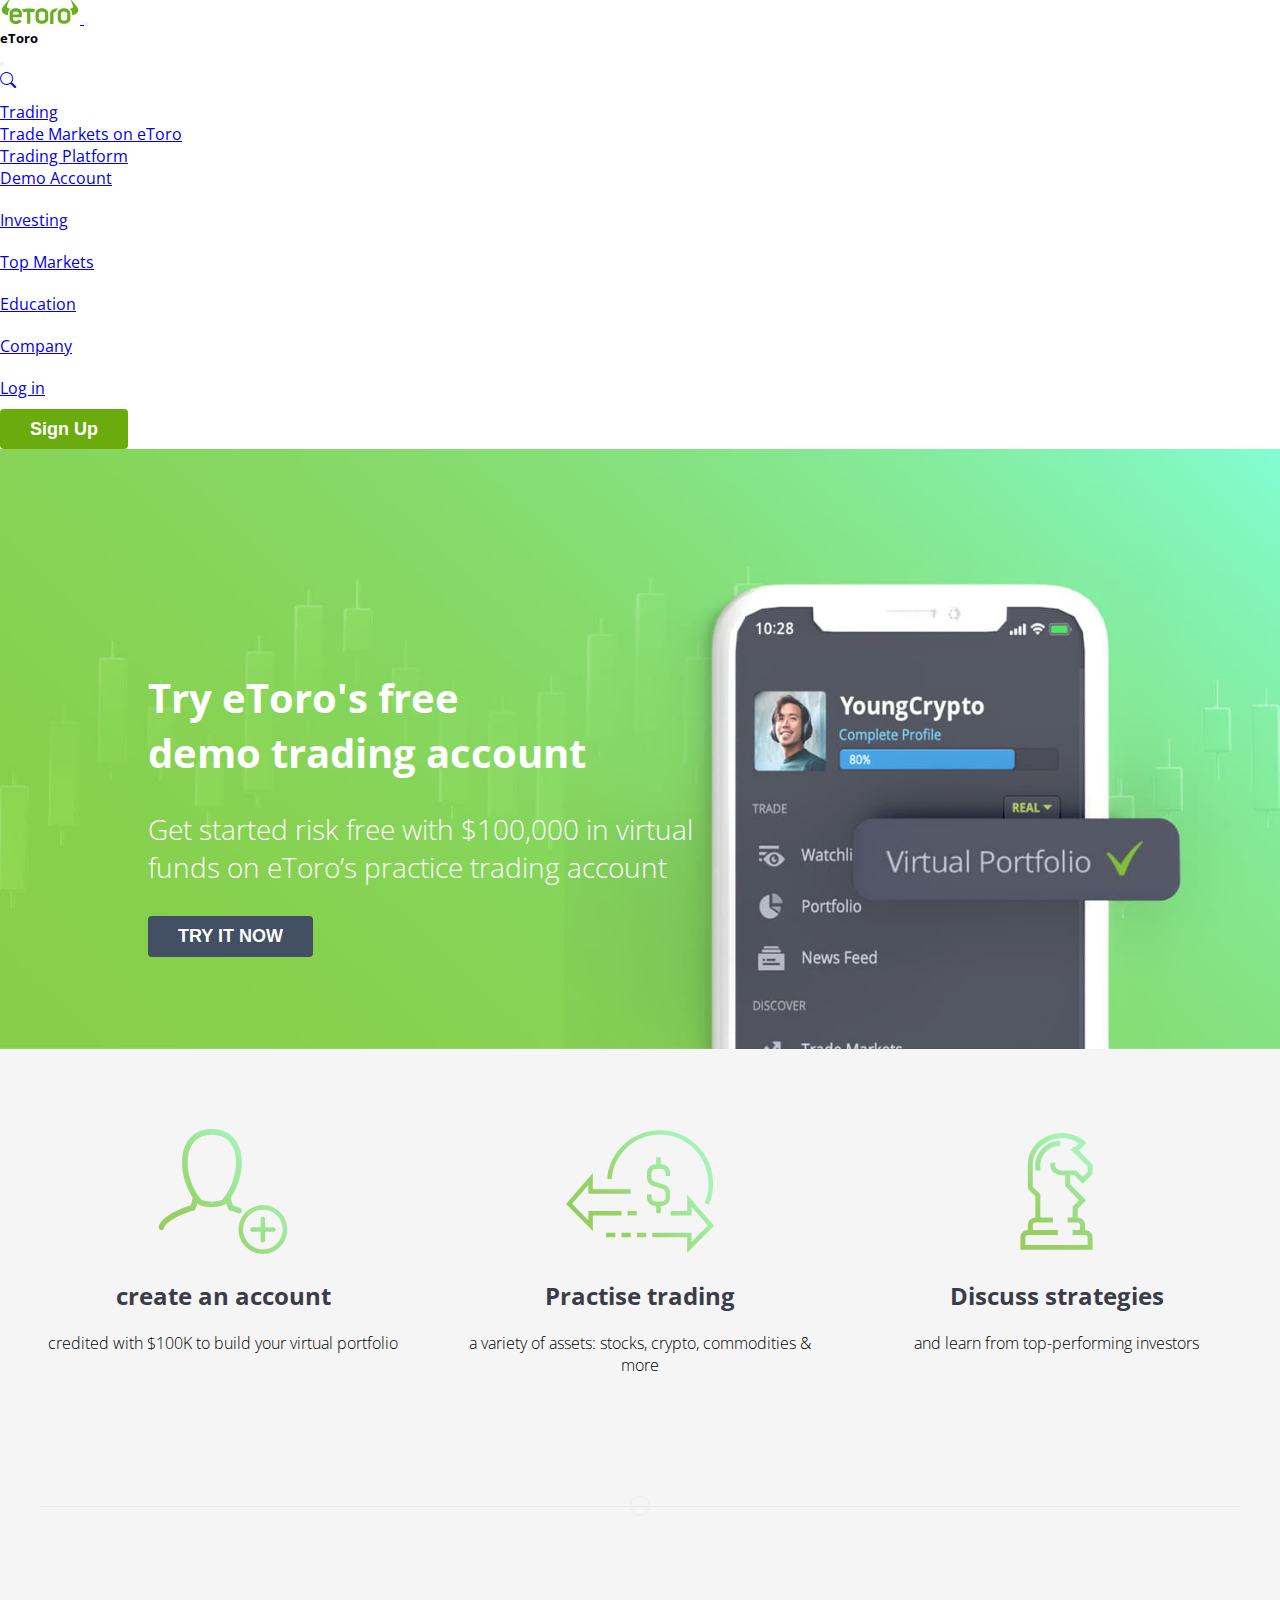
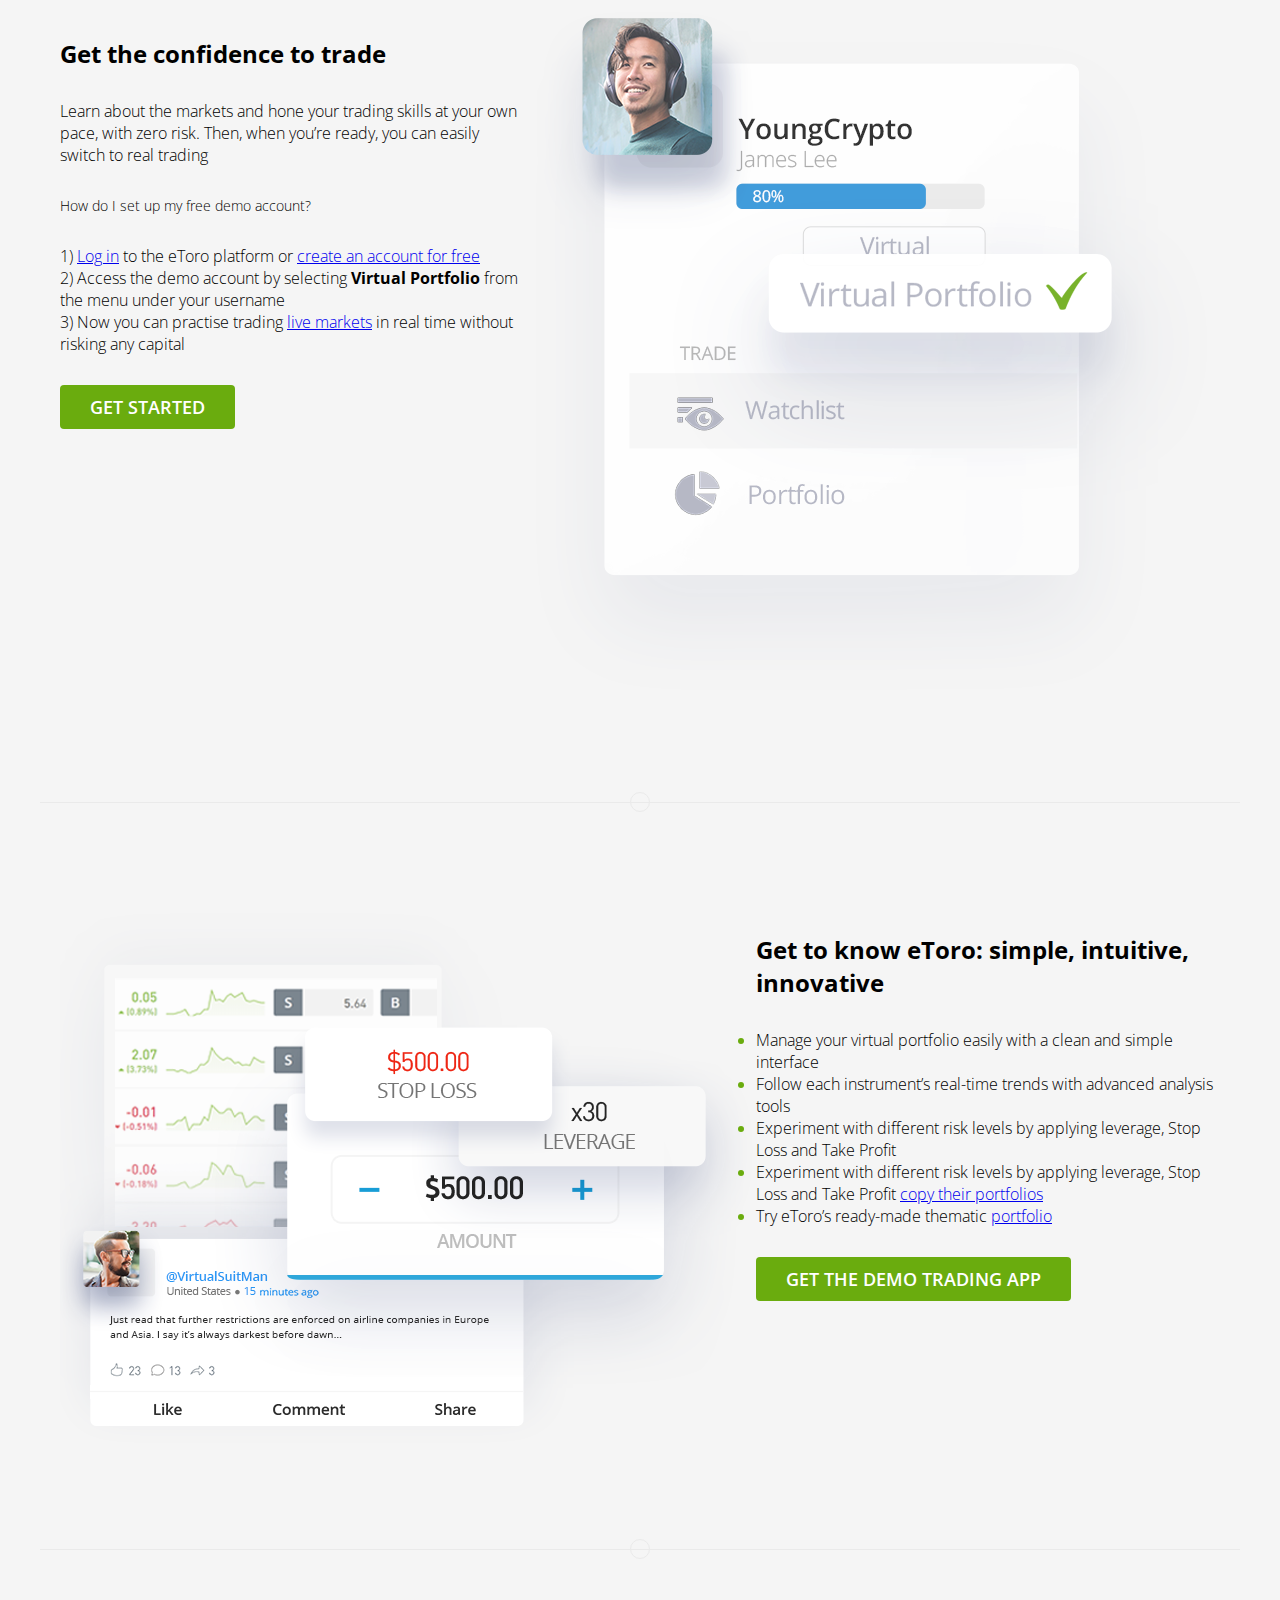
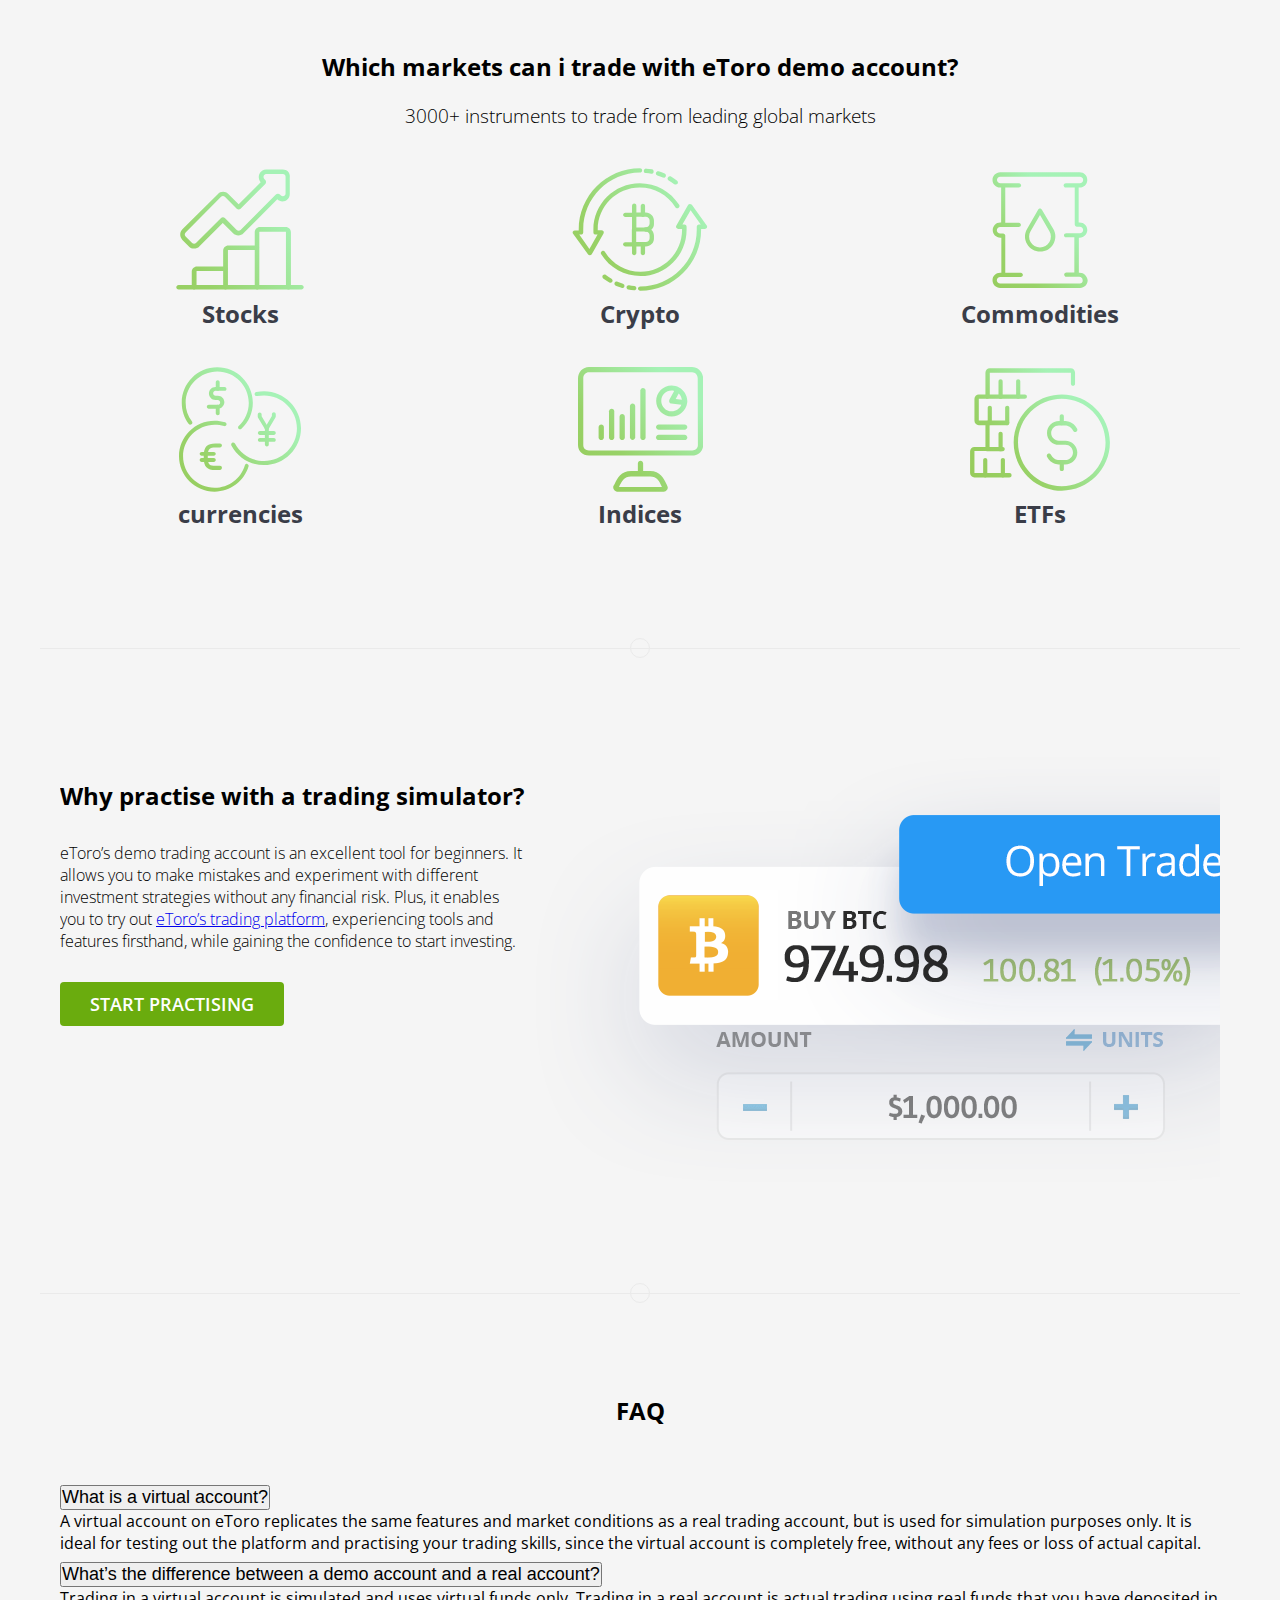
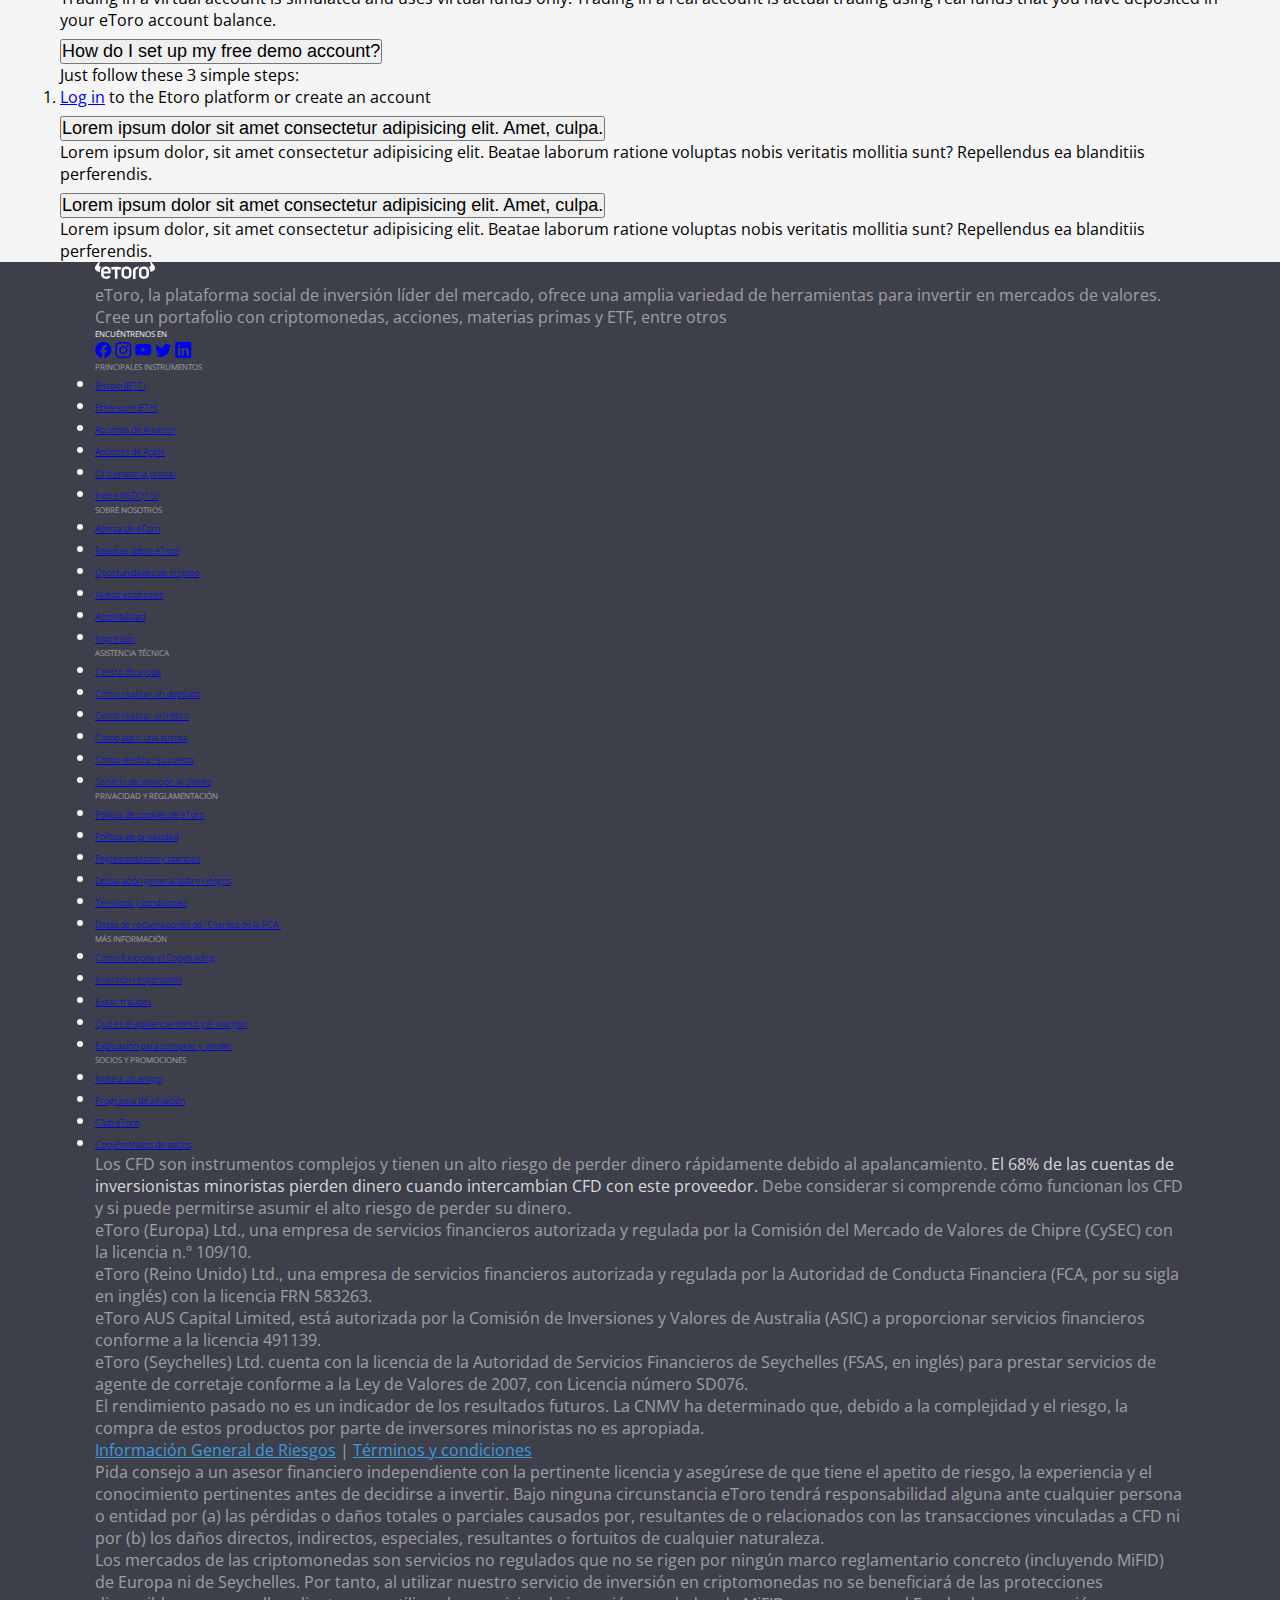
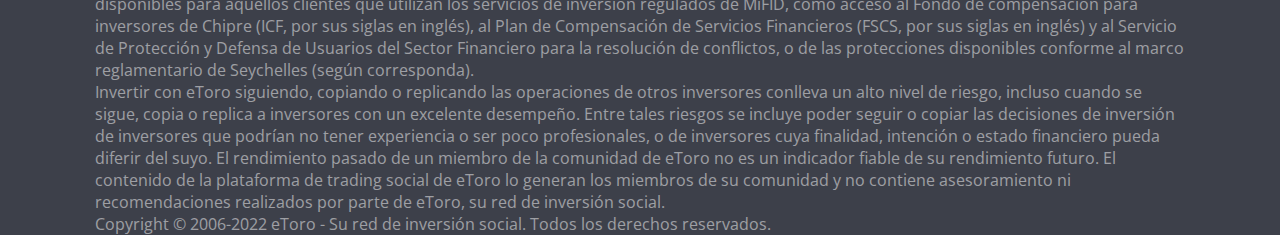
==== commit 825d991c: "fixing some stylish in the menu" ====
--- a/demo.html
+++ b/demo.html
@@ -121,15 +121,13 @@
                 <a class="nav-link text-dark ms-2" href="#">Log in</a>
               </li>
             </ul>
-            <form class="d-flex">
-              <!-- <input class="form-control me-2" type="search" placeholder="Search" aria-label="Search"> -->
-              <button
-                class="btn btn-success px-4 text-uppercase text-white fw-bold"
-                type="submit"
-              >
-                Sign Up
-              </button>
-            </form>
+            <button
+            class="btnA btn-greenA py-0 my-auto text-uppercase text-white fw-bold"
+            type="submit"
+            style="height: 40px;"
+          >
+            Sign Up
+          </button>
           </div>
         </div>
       </div>
--- a/style.css
+++ b/style.css
@@ -86,11 +86,11 @@
   width: 100%;
 }
 
-@media (min-width: 992px) { 
+@media (min-width: 992px) {
   .w-fix {
     width: 75%;
   }
- }
+}
 
 .bg-blackA,
 .btn-blackA {
@@ -112,7 +112,7 @@
   color: white;
 }
 
-.rounded-1A{
+.rounded-1A {
   border-radius: 10px;
 }
 
@@ -371,8 +371,6 @@
   }
 }
 
-
-
 /* css of trading page */
 
 .market-etoro {
@@ -385,13 +383,11 @@
   background-position: center center;
 }
 
-
-
 .menu-i-hov:hover {
   background-color: #f1ecec;
 }
 
-.menu-i-hov{
+.menu-i-hov {
   padding: 10px 0;
 }
 .navbar-back {
@@ -399,15 +395,12 @@
   padding: 0 0;
 }
 
-
 @media (min-width: 768px) {
- .trading-header{
-  padding-left: 9rem;
-  padding-top: 6rem;
- }
-}
-
-
+  .trading-header {
+    padding-left: 9rem;
+    padding-top: 6rem;
+  }
+}
 
 /* code Footer */
 /* Container */
@@ -478,7 +471,6 @@
   background-position-x: center;
   background-position-y: center;
   background-size: cover;
- 
 }
 
 .platform-header-1 p {
@@ -538,25 +530,24 @@
   width: 15rem;
 }
 
-.platfom-join-img-1{
+.platfom-join-img-1 {
   background-image: url("images/platform-1.svg");
 }
-.platfom-join-img-2{
+.platfom-join-img-2 {
   background-image: url("images/platform-2.svg");
 }
-.platfom-join-img-3{
+.platfom-join-img-3 {
   background-image: url("images/platform-3.svg");
 }
-.platfom-join-img-4{
+.platfom-join-img-4 {
   background-image: url("images/platform-4.svg");
 }
-.platfom-join-img-5{
+.platfom-join-img-5 {
   background-image: url("images/platform-5.svg");
 }
-.platfom-join-img-6{
+.platfom-join-img-6 {
   background-image: url("images/platform-6.svg");
 }
-
 
 .platform-join-text {
   color: black;
@@ -564,34 +555,32 @@
 
 @media (min-width: 768px) {
   .platform-join-wrapper {
-    transition: all .5s;
+    transition: all 0.5s;
     border: hsla(217, 12%, 71%, 0.301) solid 3px;
   }
 
-  .platform-join-wrapper:hover{
-    border:hsla(217, 12%, 71%, 0.747) solid 3px;
+  .platform-join-wrapper:hover {
+    border: hsla(217, 12%, 71%, 0.747) solid 3px;
   }
 
   .platform-join-wrapper a {
     padding: 3rem 0;
   }
 
-  .market-etoro-platform-header{
-   
+  .market-etoro-platform-header {
     -webkit-clip-path: polygon(0 0, 100% 0%, 100% 77%, 0% 100%);
-  clip-path: polygon(0 0, 100% 0%, 100% 77%, 0% 100%);
-  }
-}
-
+    clip-path: polygon(0 0, 100% 0%, 100% 77%, 0% 100%);
+  }
+}
 
 /* platform-multi-asset */
 
-.platform-multi-asset{
+.platform-multi-asset {
   /* border: 2px solid blue; */
   min-height: 560px;
 }
 
-.platform-multi-asset-img{
+.platform-multi-asset-img {
   /* background-image: url('images/platform-multiasset.jpg');
   background-position-x: center;
   background-position-y: center;
@@ -599,31 +588,149 @@
   height: 860px; */
 }
 
-.platform-multi-asset-img img{
+.platform-multi-asset-img img {
   /* width: 100%; */
 }
 
-
-
-
+/* ############################## */
 /* code of home etoro */
 
-.home-etoro-header{
-  background-image: url("images/header_bg_platform.jpg");
+.home-etoro-header {
+  /* background-image: url("images/header_bg_platform.jpg"); */
+  background-image: url("//marketing.etorostatic.com/cache1/hp/v_242/images/hp_cover_202101/slider_top/slide_1_bg.jpg");
   background-position-x: center;
   background-position-y: center;
   background-size: cover;
-  height: 95vh;
+  height: 75vh;
+  overflow: hidden;
 }
 
 .home-etoro-header-cols {
   padding-top: 15%;
 }
 
-.home-etoro-header-cols-2{
+.home-etoro-header-cols-2 {
   padding-top: 5%;
 }
 
-#cripto-cards{
-  margin-top: -20%;
-}+.nav-tabs > li {
+  flex: 1;
+}
+
+.nav-tabs > li .active {
+  border-bottom: 2px solid #6aac0e !important;
+  color: #6aac0e !important;
+  font-weight: bold;
+}
+
+.home-etoro-header-h3 {
+  /* padding-right: 50px; */
+  width: 75%;
+}
+
+.home-etoro-header-h2 {
+  width: 75% !important;
+}
+
+.home-banner {
+  background-color: #393e54;
+}
+
+@media (min-width: 992px) {
+  .cripto-cards {
+    margin-top: -20% !important;
+  }
+
+ 
+
+}
+
+@media (min-width: 768px) {
+  .home-etoro-header {
+    height: 95vh;
+  }
+
+  
+ 
+}
+
+
+@media (min-width: 576px) {
+
+  .home-etoro-header-h3 {
+    /* padding-right: 50px; */
+    width: 88%;
+  }
+  
+  .home-etoro-header-h2 {
+    width: 88% !important;
+  }
+
+
+}
+
+@media (max-height: 702px) {
+  
+
+  .home-etoro-header-cols {
+    /* align-self: flex-start !important; */
+    padding-top: 10%;
+    width: 100% !important;
+  }
+
+  .home-etoro-header-h3 {
+    /* padding-right: 50px; */
+    width: 72%;
+  }
+  
+  .home-etoro-header-h2 {
+    width: 72% !important;
+  }
+
+
+  .home-etoro-header-h2 {
+  }
+}
+
+@media (max-height: 585px) {
+ 
+
+  .home-etoro-header-cols {
+    /* align-self: flex-start !important; */
+    padding-top: 0%;
+    width: 100% !important;
+  }
+
+  .home-etoro-header-h3 {
+    /* padding-right: 50px; */
+    /* width: 88%; */
+    /* font-size: 1.5rem !important; */
+  }
+  
+  .home-etoro-header-h2 {
+    /* width: 88% !important; */
+    /* font-size: 2rem; */
+  }
+
+}
+
+@media (max-height: 420px) {
+  
+  .home-etoro-header-cols {
+    /* align-self: flex-start !important; */
+    padding-top: 0%;
+    width: 100% !important;
+  }
+
+  .home-etoro-header-h3 {
+    /* padding-right: 50px; */
+    /* width: 88%; */
+    font-size: 1.5rem !important;
+  }
+  
+  .home-etoro-header-h2 {
+    /* width: 88% !important; */
+    font-size: 2rem;
+  }
+
+}
